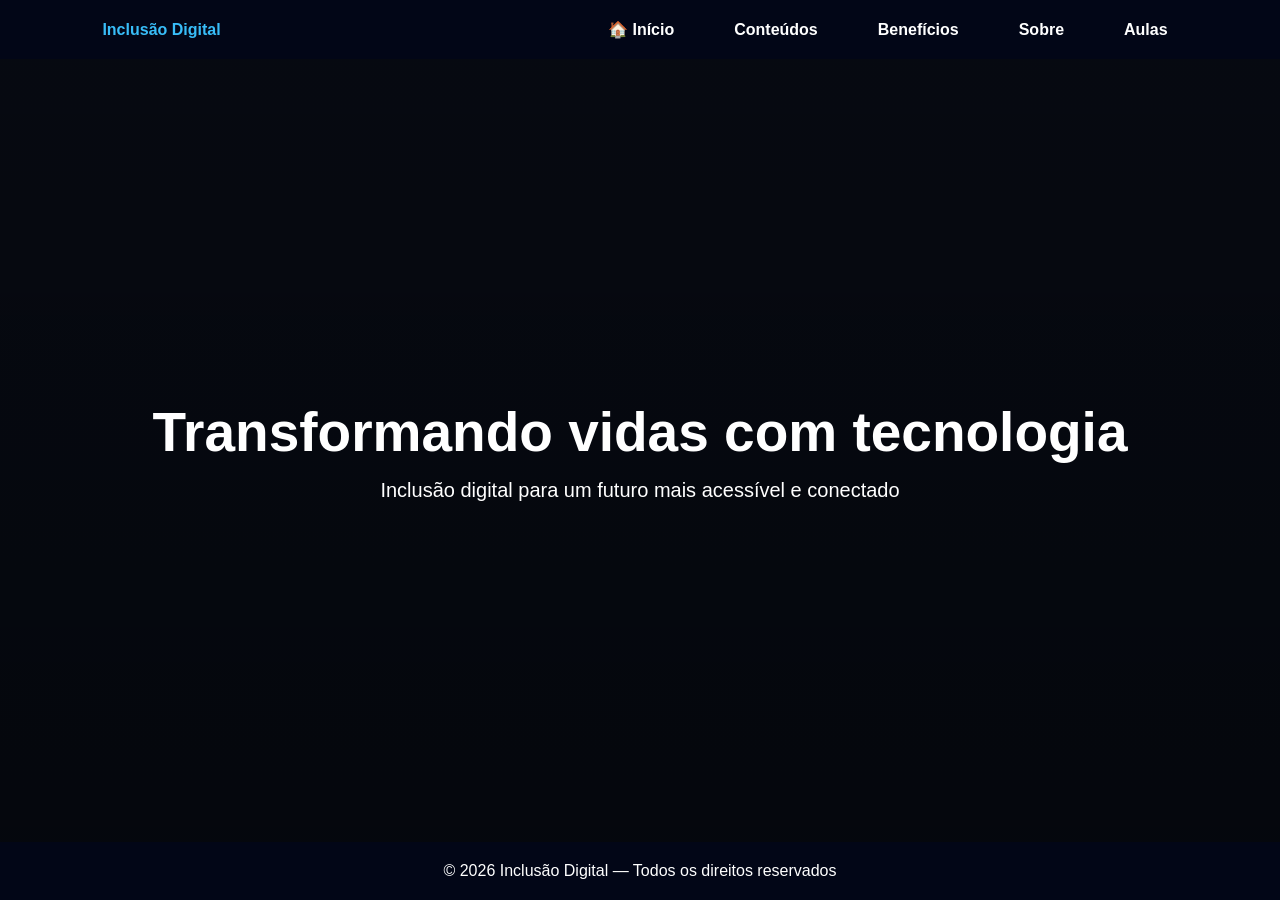
==== index.html @ 1049a960 "Minha parte" ====
<!DOCTYPE html>
<html lang="pt-BR">
<head>
<meta charset="UTF-8">
<meta name="viewport" content="width=device-width, initial-scale=1.0">
<title>Inclusão Digital</title>
<link rel="stylesheet" href="style.css">
</head>

<body>

<nav>
    <div class="logo">Inclusão Digital</div>

    <ul>
        <li><a href="index.html">🏠 Início</a></li>
        <li><a href="conteudos.html">Conteúdos</a></li>
        <li><a href="beneficios.html">Benefícios</a></li>
        <li><a href="sobre.html">Sobre</a></li>
        <li><a href="aulas.html">Aulas</a></li>
    </ul>
</nav>

<header class="hero">

  <div class="hero-content">
    <h1>Transformando vidas com tecnologia</h1>
    <p>Inclusão digital para um futuro mais acessível e conectado</p>
  </div>

</header>

<footer>
  <p>© 2026 Inclusão Digital — Todos os direitos reservados</p>
</footer>

</body>
</html>
---- style.css ----
* {
    margin: 0;
    padding: 0;
    box-sizing: border-box;
    font-family: Arial, sans-serif;
}

html, body {
    height: 100%;
}

body {
    background: #0f172a;
    color: white;
    display: flex;
    flex-direction: column;
    min-height: 100vh;
}

/* NAV */
nav {
    display: flex;
    justify-content: space-between;
    padding: 20px 8%;
    background: #020617;
    align-items: center;
}

.logo {
    color: #38bdf8;
}

nav ul {
    display: flex;
    list-style: none;
}

nav ul li {
    margin-left: 20px;
}

nav ul li a {
    color: white;
    text-decoration: none;
}

nav ul li a:hover {
    color: #38bdf8;
}

/* HERO CORRIGIDO COM IMAGEM */
.hero {
    flex: 1;
    display: flex;
    align-items: center;
    justify-content: center;
    text-align: center;
    background: linear-gradient(
        rgba(0,0,0,0.6),
        rgba(0,0,0,0.7)
    ),
    url('https://images.unsplash.com/photo-1522202176988-66273c2fd55f?q=80&w=1600&auto=format&fit=crop');
    background-size: cover;
    background-position: center;
}

/* TEXTO DO HERO */
.hero-content h1 {
    font-size: 55px;
    margin-bottom: 15px;
}

.hero-content p {
    font-size: 20px;
    max-width: 600px;
    margin: auto;
}

/* SEÇÕES */
.secao {
    padding: 70px 8%;
    text-align: center;
}

.escura {
    background: #111827;
}

/* CARDS */
.cards {
    display: grid;
    grid-template-columns: repeat(auto-fit, minmax(220px, 1fr));
    gap: 20px;
    margin-top: 30px;
}

.card {
    background: #1e293b;
    padding: 20px;
    border-radius: 10px;
}

/* FOOTER FIXO NO FINAL */
footer {
    background: #020617;
    text-align: center;
    padding: 20px;
    margin-top: auto;
}

nav {
    display: flex;
    justify-content: space-between;
    align-items: center;
    padding: 20px 8%;
    background: #020617;
}

/* LOGO À ESQUERDA */
.logo {
    color: #38bdf8;
    font-weight: bold;
}

/* MENU À DIREITA */
nav ul {
    display: flex;              /* FORÇA LADO A LADO */
    flex-direction: row;        /* garante horizontal */
    list-style: none;
    gap: 20px;
    margin-left: auto;          /* joga para direita */
    align-items: center;
}

/* LINKS */
nav ul li {
    display: inline-block;
}

nav ul li a {
    color: white;
    text-decoration: none;
    font-weight: bold;
    padding: 6px 10px;
    border-radius: 6px;
    transition: 0.3s;
}

/* HOVER */
nav ul li a:hover {
    color: #38bdf8;
    background: #1e293b;
}
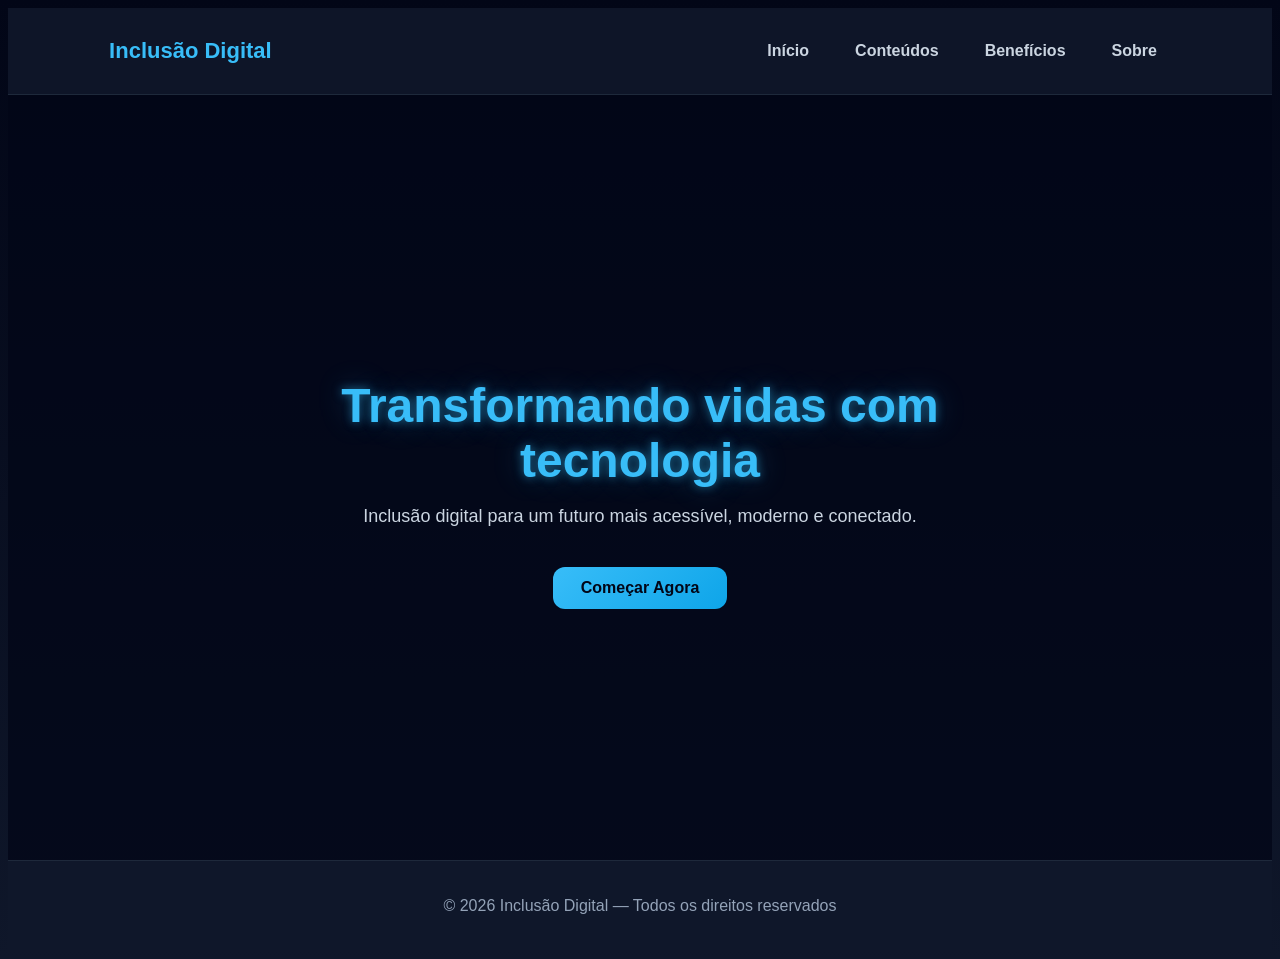
==== commit f0ce2daa: "Modulos feitos" ====
--- a/index.html
+++ b/index.html
@@ -3,35 +3,65 @@
 <head>
 <meta charset="UTF-8">
 <meta name="viewport" content="width=device-width, initial-scale=1.0">
+
 <title>Inclusão Digital</title>
+
 <link rel="stylesheet" href="style.css">
 </head>
 
 <body>
 
+
+
 <nav>
-    <div class="logo">Inclusão Digital</div>
+
+    <div class="logo">
+        Inclusão Digital
+    </div>
 
     <ul>
-        <li><a href="index.html">🏠 Início</a></li>
+        <li><a href="index.html">Início</a></li>
         <li><a href="conteudos.html">Conteúdos</a></li>
         <li><a href="beneficios.html">Benefícios</a></li>
         <li><a href="sobre.html">Sobre</a></li>
-        <li><a href="aulas.html">Aulas</a></li>
+        
     </ul>
+
 </nav>
+
+
 
 <header class="hero">
 
-  <div class="hero-content">
-    <h1>Transformando vidas com tecnologia</h1>
-    <p>Inclusão digital para um futuro mais acessível e conectado</p>
-  </div>
+    <div class="overlay"></div>
+
+    <div class="hero-content">
+
+        <h1>
+            Transformando vidas com tecnologia
+        </h1>
+
+        <p>
+            Inclusão digital para um futuro mais acessível,
+            moderno e conectado.
+        </p>
+
+        <a href="conteudos.html" class="btn">
+            Começar Agora
+        </a>
+
+    </div>
 
 </header>
 
+
+ 
 <footer>
-  <p>© 2026 Inclusão Digital — Todos os direitos reservados</p>
+
+    <p>
+        © 2026 Inclusão Digital — Todos os direitos reservados
+    </p>
+
 </footer>
 
 </body>
--- a/style.css
+++ b/style.css
@@ -1,153 +1,247 @@
-* {
-    margin: 0;
-    padding: 0;
-    box-sizing: border-box;
+
+/* =========================================
+BASE
+========================================= */
+
+body{
     font-family: Arial, sans-serif;
-}
-
-html, body {
-    height: 100%;
-}
-
-body {
-    background: #0f172a;
-    color: white;
+    background: linear-gradient(to bottom, #020617, #0f172a);
+    color: #ffffff;
+
     display: flex;
     flex-direction: column;
     min-height: 100vh;
 }
 
-/* NAV */
-nav {
+/* =========================================
+NAV
+========================================= */
+
+nav{
     display: flex;
     justify-content: space-between;
-    padding: 20px 8%;
-    background: #020617;
     align-items: center;
-}
-
-.logo {
-    color: #38bdf8;
-}
-
-nav ul {
-    display: flex;
+
+    padding: 18px 8%;
+
+    background: rgba(15, 23, 42, 0.95);
+
+    border-bottom: 1px solid #1e293b;
+
+    position: sticky;
+    top: 0;
+    z-index: 1000;
+
+    backdrop-filter: blur(10px);
+}
+
+.logo{
+    color: #38bdf8;
+    font-size: 22px;
+    font-weight: bold;
+}
+
+nav ul{
+    display: flex;
+    gap: 18px;
     list-style: none;
 }
 
-nav ul li {
-    margin-left: 20px;
-}
-
-nav ul li a {
-    color: white;
+nav ul li a{
+    color: #cbd5e1;
     text-decoration: none;
-}
-
-nav ul li a:hover {
-    color: #38bdf8;
-}
-
-/* HERO CORRIGIDO COM IMAGEM */
-.hero {
-    flex: 1;
+    font-weight: bold;
+    padding: 8px 14px;
+    border-radius: 8px;
+    transition: 0.3s;
+}
+
+nav ul li a:hover{
+    background: #1e293b;
+    color: #38bdf8;
+}
+
+/* =========================================
+HERO (LIMPO E PROFISSIONAL)
+========================================= */
+
+.hero{
+    height: 85vh;
+
     display: flex;
     align-items: center;
     justify-content: center;
-    text-align: center;
-    background: linear-gradient(
-        rgba(0,0,0,0.6),
-        rgba(0,0,0,0.7)
-    ),
-    url('https://images.unsplash.com/photo-1522202176988-66273c2fd55f?q=80&w=1600&auto=format&fit=crop');
-    background-size: cover;
-    background-position: center;
-}
-
-/* TEXTO DO HERO */
-.hero-content h1 {
-    font-size: 55px;
+
+    text-align: center;
+
+    background: url("https://images.unsplash.com/photo-1522071820081-009f0129c71c")
+    center/cover no-repeat;
+
+    position: relative;
+}
+
+/* overlay */
+.hero::before{
+    content: "";
+    position: absolute;
+    inset: 0;
+    background: rgba(2, 6, 23, 0.75);
+}
+
+/* conteúdo */
+.hero-content{
+    position: relative;
+    z-index: 2;
+    max-width: 700px;
+}
+
+.hero-content h1{
+    font-size: 48px;
+    color: #38bdf8;
     margin-bottom: 15px;
 }
 
-.hero-content p {
-    font-size: 20px;
-    max-width: 600px;
-    margin: auto;
-}
-
-/* SEÇÕES */
-.secao {
-    padding: 70px 8%;
-    text-align: center;
-}
-
-.escura {
-    background: #111827;
-}
-
-/* CARDS */
-.cards {
+.hero-content p{
+    font-size: 18px;
+    color: #cbd5e1;
+    margin-bottom: 25px;
+}
+
+/* botão */
+.hero .btn{
+    display: inline-block;
+    width: auto;
+    padding: 12px 28px;
+}
+
+/* =========================================
+CARDS
+========================================= */
+
+.cards-modulos,
+.cards-home,
+.beneficios-grid{
     display: grid;
-    grid-template-columns: repeat(auto-fit, minmax(220px, 1fr));
-    gap: 20px;
-    margin-top: 30px;
-}
-
-.card {
-    background: #1e293b;
+    gap: 25px;
+}
+
+/* módulos */
+.cards-modulos{
+    grid-template-columns: repeat(auto-fit, minmax(280px, 1fr));
+}
+
+/* benefícios (2 colunas desktop) */
+.beneficios-grid{
+    grid-template-columns: repeat(2, 1fr);
+}
+
+/* mobile benefícios */
+@media(max-width: 900px){
+    .beneficios-grid{
+        grid-template-columns: 1fr;
+    }
+}
+
+/* =========================================
+CARD PADRÃO
+========================================= */
+
+.card-modulo,
+.home-card,
+.beneficio-card{
+    background: rgba(15, 23, 42, 0.95);
+
+    border: 1px solid #1e293b;
+    border-radius: 18px;
+
+    padding: 30px;
+
+    transition: 0.3s;
+}
+
+.card-modulo:hover,
+.home-card:hover,
+.beneficio-card:hover{
+    transform: translateY(-6px);
+    border-color: #38bdf8;
+    box-shadow: 0 10px 30px rgba(56,189,248,0.15);
+}
+
+/* número módulo */
+.numero-modulo{
+    width: 55px;
+    height: 55px;
+
+    border-radius: 50%;
+    background: #38bdf8;
+    color: #020617;
+
+    display: flex;
+    align-items: center;
+    justify-content: center;
+
+    font-weight: bold;
+    margin-bottom: 15px;
+}
+
+/* =========================================
+BOTÃO
+========================================= */
+
+.btn{
+    display: inline-block;
+    width: 100%;
+
+    padding: 14px;
+
+    margin-top: 15px;
+
+    background: linear-gradient(135deg, #38bdf8, #0ea5e9);
+
+    color: #020617;
+    font-weight: bold;
+
+    text-align: center;
+    text-decoration: none;
+
+    border-radius: 12px;
+
+    transition: 0.3s;
+}
+
+.btn:hover{
+    transform: scale(1.03);
+    box-shadow: 0 8px 20px rgba(56,189,248,0.3);
+}
+
+/* =========================================
+FOOTER
+========================================= */
+
+footer{
+    background: #0f172a;
+    text-align: center;
+
     padding: 20px;
-    border-radius: 10px;
-}
-
-/* FOOTER FIXO NO FINAL */
-footer {
-    background: #020617;
-    text-align: center;
-    padding: 20px;
+
+    border-top: 1px solid #1e293b;
+
+    color: #94a3b8;
+
     margin-top: auto;
 }
 
-nav {
-    display: flex;
-    justify-content: space-between;
-    align-items: center;
-    padding: 20px 8%;
-    background: #020617;
-}
-
-/* LOGO À ESQUERDA */
-.logo {
-    color: #38bdf8;
-    font-weight: bold;
-}
-
-/* MENU À DIREITA */
-nav ul {
-    display: flex;              /* FORÇA LADO A LADO */
-    flex-direction: row;        /* garante horizontal */
-    list-style: none;
-    gap: 20px;
-    margin-left: auto;          /* joga para direita */
-    align-items: center;
-}
-
-/* LINKS */
-nav ul li {
-    display: inline-block;
-}
-
-nav ul li a {
-    color: white;
-    text-decoration: none;
-    font-weight: bold;
-    padding: 6px 10px;
-    border-radius: 6px;
-    transition: 0.3s;
-}
-
-/* HOVER */
-nav ul li a:hover {
-    color: #38bdf8;
-    background: #1e293b;
+/* =========================================
+TÍTULOS COM BRILHO
+========================================= */
+
+h1{
+    text-align: center;
+    font-size: 48px;
+
+    color: #38bdf8;
+
+    text-shadow:
+    0 0 10px rgba(56,189,248,0.5),
+    0 0 30px rgba(56,189,248,0.3);
 }
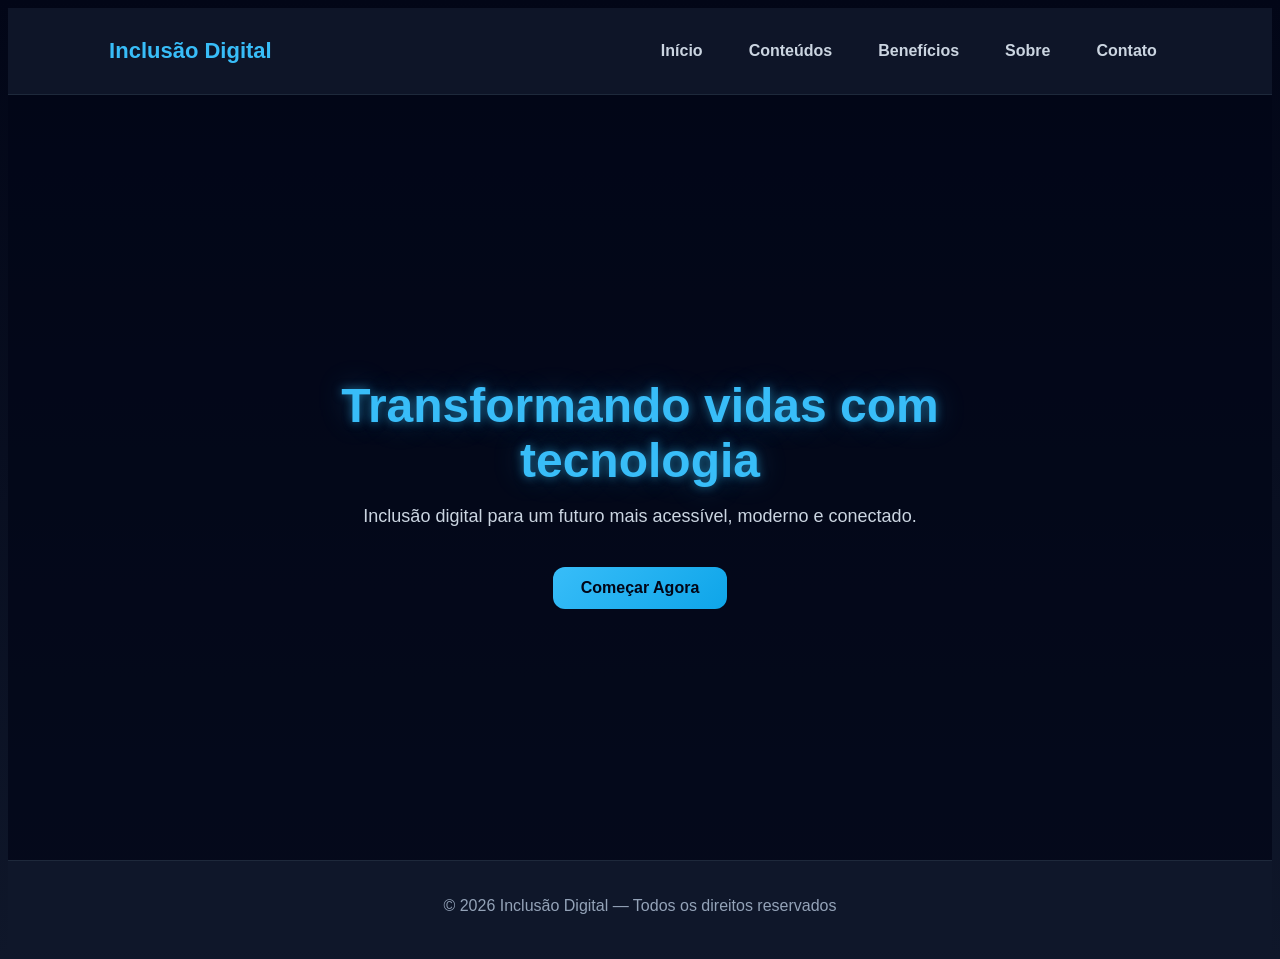
==== commit 1af5a47a: "Felipe parte" ====
--- a/index.html
+++ b/index.html
@@ -24,6 +24,7 @@
         <li><a href="conteudos.html">Conteúdos</a></li>
         <li><a href="beneficios.html">Benefícios</a></li>
         <li><a href="sobre.html">Sobre</a></li>
+        <li><a href="contato.html">Contato</a></li>
         
     </ul>
 
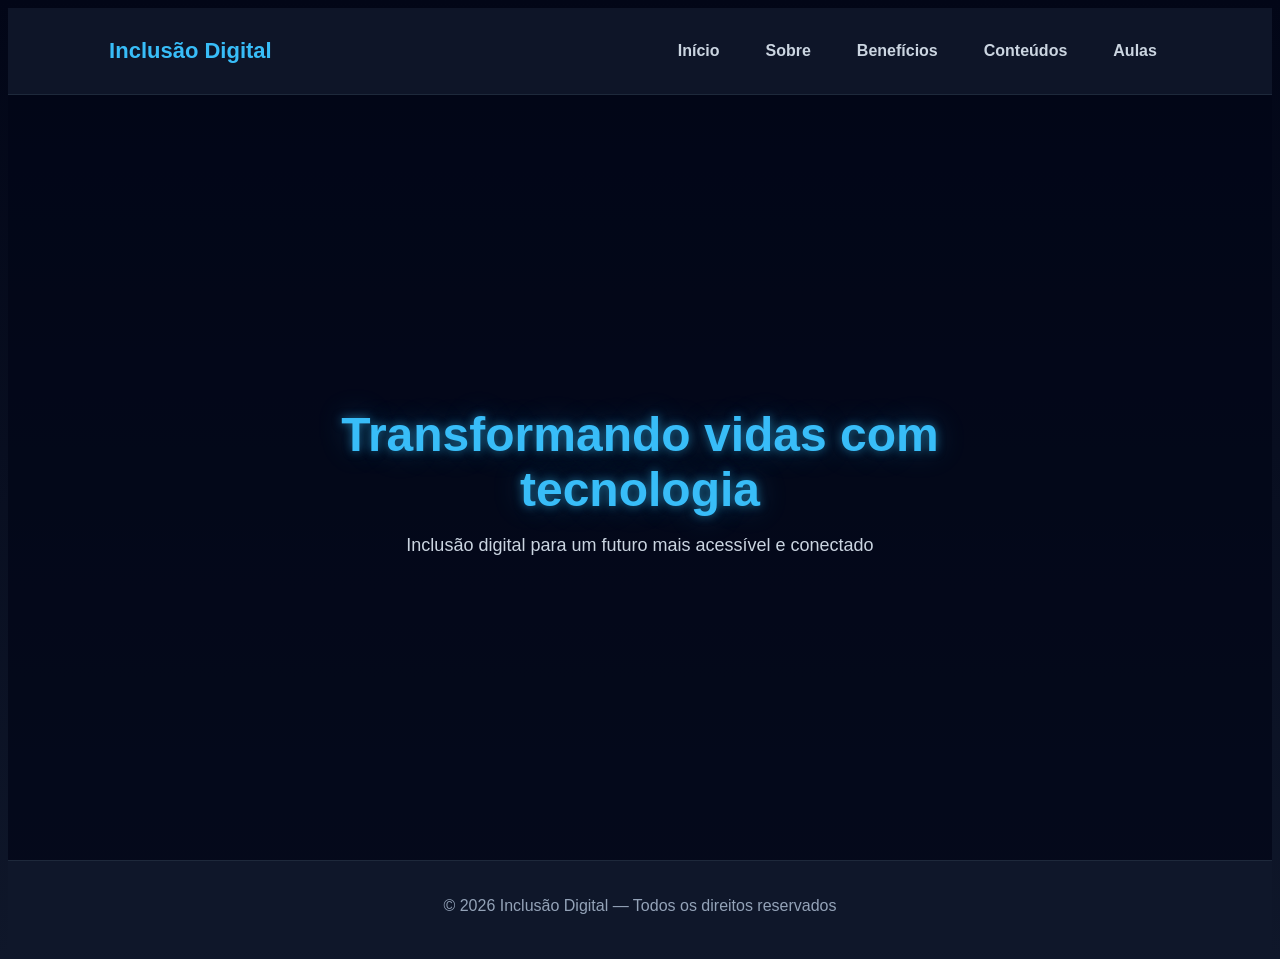
==== commit e279513e: "colocar a logo" ====
--- a/index.html
+++ b/index.html
@@ -3,66 +3,35 @@
 <head>
 <meta charset="UTF-8">
 <meta name="viewport" content="width=device-width, initial-scale=1.0">
-
 <title>Inclusão Digital</title>
-
 <link rel="stylesheet" href="style.css">
 </head>
 
 <body>
 
-
-
 <nav>
-
-    <div class="logo">
-        Inclusão Digital
-    </div>
+    <div class="logo">Inclusão Digital</div>
 
     <ul>
-        <li><a href="index.html">Início</a></li>
-        <li><a href="conteudos.html">Conteúdos</a></li>
+      <li><a href="index.html"> Início</a></li>
+         <li><a href="sobre.html">Sobre</a></li>
         <li><a href="beneficios.html">Benefícios</a></li>
-        <li><a href="sobre.html">Sobre</a></li>
-        <li><a href="contato.html">Contato</a></li>
-        
+         <li><a href="conteudos.html">Conteúdos</a></li>
+        <li><a href="aulas.html">Aulas</a></li>
     </ul>
-
 </nav>
-
-
 
 <header class="hero">
 
-    <div class="overlay"></div>
-
-    <div class="hero-content">
-
-        <h1>
-            Transformando vidas com tecnologia
-        </h1>
-
-        <p>
-            Inclusão digital para um futuro mais acessível,
-            moderno e conectado.
-        </p>
-
-        <a href="conteudos.html" class="btn">
-            Começar Agora
-        </a>
-
-    </div>
+  <div class="hero-content">
+    <h1>Transformando vidas com tecnologia</h1>
+    <p>Inclusão digital para um futuro mais acessível e conectado</p>
+  </div>
 
 </header>
 
-
- 
 <footer>
-
-    <p>
-        © 2026 Inclusão Digital — Todos os direitos reservados
-    </p>
-
+  <p>© 2026 Inclusão Digital — Todos os direitos reservados</p>
 </footer>
 
 </body>
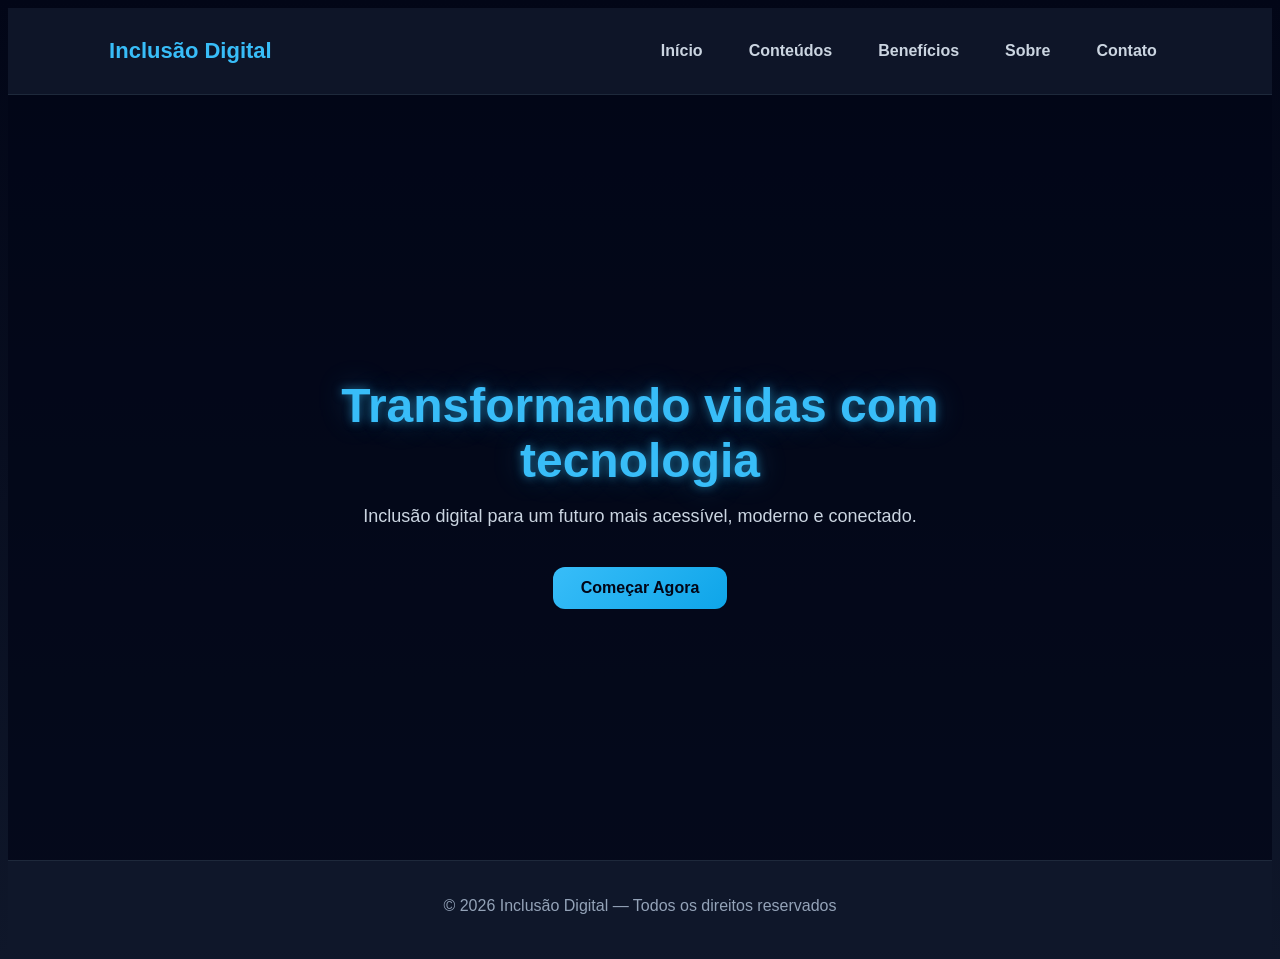
==== commit 9f8ab03c: "Merge branch 'main' of https://github.com/rarikaf/INCLUS-O-DIGITAL-" ====
--- a/index.html
+++ b/index.html
@@ -3,35 +3,66 @@
 <head>
 <meta charset="UTF-8">
 <meta name="viewport" content="width=device-width, initial-scale=1.0">
+
 <title>Inclusão Digital</title>
+
 <link rel="stylesheet" href="style.css">
 </head>
 
 <body>
 
+
+
 <nav>
-    <div class="logo">Inclusão Digital</div>
+
+    <div class="logo">
+        Inclusão Digital
+    </div>
 
     <ul>
-      <li><a href="index.html"> Início</a></li>
-         <li><a href="sobre.html">Sobre</a></li>
+        <li><a href="index.html">Início</a></li>
+        <li><a href="conteudos.html">Conteúdos</a></li>
         <li><a href="beneficios.html">Benefícios</a></li>
-         <li><a href="conteudos.html">Conteúdos</a></li>
-        <li><a href="aulas.html">Aulas</a></li>
+        <li><a href="sobre.html">Sobre</a></li>
+        <li><a href="contato.html">Contato</a></li>
+        
     </ul>
+
 </nav>
+
+
 
 <header class="hero">
 
-  <div class="hero-content">
-    <h1>Transformando vidas com tecnologia</h1>
-    <p>Inclusão digital para um futuro mais acessível e conectado</p>
-  </div>
+    <div class="overlay"></div>
+
+    <div class="hero-content">
+
+        <h1>
+            Transformando vidas com tecnologia
+        </h1>
+
+        <p>
+            Inclusão digital para um futuro mais acessível,
+            moderno e conectado.
+        </p>
+
+        <a href="conteudos.html" class="btn">
+            Começar Agora
+        </a>
+
+    </div>
 
 </header>
 
+
+ 
 <footer>
-  <p>© 2026 Inclusão Digital — Todos os direitos reservados</p>
+
+    <p>
+        © 2026 Inclusão Digital — Todos os direitos reservados
+    </p>
+
 </footer>
 
 </body>
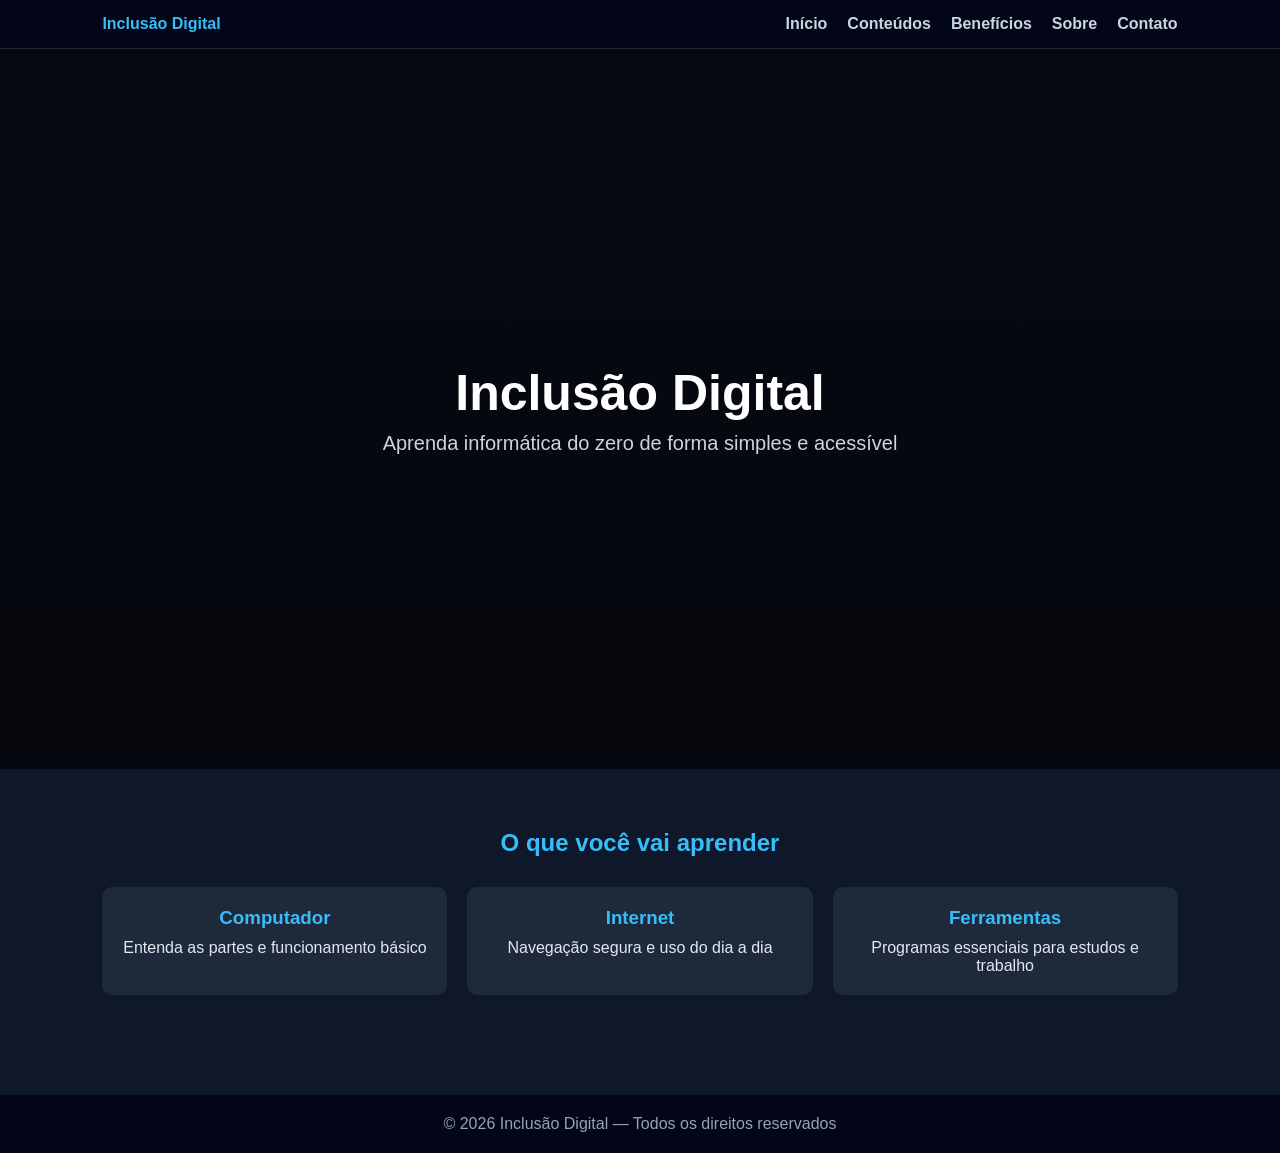
==== commit 6281683f: "mudar fonte e hearder" ====
--- a/index.html
+++ b/index.html
@@ -3,21 +3,14 @@
 <head>
 <meta charset="UTF-8">
 <meta name="viewport" content="width=device-width, initial-scale=1.0">
-
 <title>Inclusão Digital</title>
-
 <link rel="stylesheet" href="style.css">
 </head>
 
 <body>
 
-
-
 <nav>
-
-    <div class="logo">
-        Inclusão Digital
-    </div>
+    <div class="logo">Inclusão Digital</div>
 
     <ul>
         <li><a href="index.html">Início</a></li>
@@ -25,44 +18,43 @@
         <li><a href="beneficios.html">Benefícios</a></li>
         <li><a href="sobre.html">Sobre</a></li>
         <li><a href="contato.html">Contato</a></li>
-        
     </ul>
-
 </nav>
 
-
-
 <header class="hero">
-
-    <div class="overlay"></div>
-
     <div class="hero-content">
-
-        <h1>
-            Transformando vidas com tecnologia
-        </h1>
-
-        <p>
-            Inclusão digital para um futuro mais acessível,
-            moderno e conectado.
-        </p>
-
-        <a href="conteudos.html" class="btn">
-            Começar Agora
-        </a>
-
+        <h1>Inclusão Digital</h1>
+        <p>Aprenda informática do zero de forma simples e acessível</p>
     </div>
-
 </header>
 
+<main class="container">
 
- 
+    <section class="secao">
+        <h2>O que você vai aprender</h2>
+
+        <div class="cards">
+            <div class="card">
+                <h3>Computador</h3>
+                <p>Entenda as partes e funcionamento básico</p>
+            </div>
+
+            <div class="card">
+                <h3>Internet</h3>
+                <p>Navegação segura e uso do dia a dia</p>
+            </div>
+
+            <div class="card">
+                <h3>Ferramentas</h3>
+                <p>Programas essenciais para estudos e trabalho</p>
+            </div>
+        </div>
+    </section>
+
+</main>
+
 <footer>
-
-    <p>
-        © 2026 Inclusão Digital — Todos os direitos reservados
-    </p>
-
+    <p>© 2026 Inclusão Digital — Todos os direitos reservados</p>
 </footer>
 
 </body>
--- a/style.css
+++ b/style.css
@@ -1,247 +1,116 @@
-
-/* =========================================
-BASE
-========================================= */
-
-body{
+* {
+    margin: 0;
+    padding: 0;
+    box-sizing: border-box;
     font-family: Arial, sans-serif;
-    background: linear-gradient(to bottom, #020617, #0f172a);
-    color: #ffffff;
-
-    display: flex;
-    flex-direction: column;
+}
+body {
+    background: #0f172a;
+    color: #e2e8f0;
     min-height: 100vh;
 }
 
-/* =========================================
-NAV
-========================================= */
-
-nav{
+/* NAV */
+nav {
     display: flex;
     justify-content: space-between;
     align-items: center;
-
-    padding: 18px 8%;
-
-    background: rgba(15, 23, 42, 0.95);
-
+    padding: 15px 8%;
+    background: #020617;
     border-bottom: 1px solid #1e293b;
-
-    position: sticky;
-    top: 0;
-    z-index: 1000;
-
-    backdrop-filter: blur(10px);
 }
 
-.logo{
+.logo {
     color: #38bdf8;
-    font-size: 22px;
     font-weight: bold;
 }
 
-nav ul{
+nav ul {
     display: flex;
-    gap: 18px;
     list-style: none;
+    gap: 20px;
 }
 
-nav ul li a{
+nav ul li a {
+    text-decoration: none;
     color: #cbd5e1;
-    text-decoration: none;
     font-weight: bold;
-    padding: 8px 14px;
-    border-radius: 8px;
     transition: 0.3s;
 }
 
-nav ul li a:hover{
-    background: #1e293b;
+nav ul li a:hover {
     color: #38bdf8;
 }
 
-/* =========================================
-HERO (LIMPO E PROFISSIONAL)
-========================================= */
-
-.hero{
-    height: 85vh;
-
+/* HERO */
+.hero {
+    height: 80vh;
     display: flex;
     align-items: center;
     justify-content: center;
-
     text-align: center;
-
-    background: url("https://images.unsplash.com/photo-1522071820081-009f0129c71c")
-    center/cover no-repeat;
-
-    position: relative;
+    background: linear-gradient(
+        rgba(0,0,0,0.6),
+        rgba(0,0,0,0.7)
+    ),
+    url('https://images.unsplash.com/photo-1522202176988-66273c2fd55f?q=80&w=1600&auto=format&fit=crop');
+    background-size: cover;
+    background-position: center;
 }
 
-/* overlay */
-.hero::before{
-    content: "";
-    position: absolute;
-    inset: 0;
-    background: rgba(2, 6, 23, 0.75);
+.hero-content h1 {
+    font-size: 50px;
+    margin-bottom: 10px;
+    color: #ffffff;
 }
 
-/* conteúdo */
-.hero-content{
-    position: relative;
-    z-index: 2;
-    max-width: 700px;
+.hero-content p {
+    font-size: 20px;
+    color: #cbd5e1;
 }
 
-.hero-content h1{
-    font-size: 48px;
-    color: #38bdf8;
-    margin-bottom: 15px;
+/* CONTAINER */
+.container {
+    padding: 60px 8%;
 }
 
-.hero-content p{
-    font-size: 18px;
-    color: #cbd5e1;
-    margin-bottom: 25px;
+/* SEÇÃO */
+.secao {
+    text-align: center;
 }
 
-/* botão */
-.hero .btn{
-    display: inline-block;
-    width: auto;
-    padding: 12px 28px;
+.secao h2 {
+    margin-bottom: 30px;
+    color: #38bdf8;
 }
 
-/* =========================================
-CARDS
-========================================= */
-
-.cards-modulos,
-.cards-home,
-.beneficios-grid{
+/* CARDS */
+.cards {
     display: grid;
-    gap: 25px;
+    grid-template-columns: repeat(auto-fit, minmax(220px, 1fr));
+    gap: 20px;
 }
 
-/* módulos */
-.cards-modulos{
-    grid-template-columns: repeat(auto-fit, minmax(280px, 1fr));
+.card {
+    background: #1e293b;
+    padding: 20px;
+    border-radius: 10px;
 }
 
-/* benefícios (2 colunas desktop) */
-.beneficios-grid{
-    grid-template-columns: repeat(2, 1fr);
+.card h3 {
+    color: #38bdf8;
+    margin-bottom: 10px;
 }
 
-/* mobile benefícios */
-@media(max-width: 900px){
-    .beneficios-grid{
-        grid-template-columns: 1fr;
-    }
+.card p {
+    color: #e2e8f0;
 }
 
-/* =========================================
-CARD PADRÃO
-========================================= */
-
-.card-modulo,
-.home-card,
-.beneficio-card{
-    background: rgba(15, 23, 42, 0.95);
-
-    border: 1px solid #1e293b;
-    border-radius: 18px;
-
-    padding: 30px;
-
-    transition: 0.3s;
-}
-
-.card-modulo:hover,
-.home-card:hover,
-.beneficio-card:hover{
-    transform: translateY(-6px);
-    border-color: #38bdf8;
-    box-shadow: 0 10px 30px rgba(56,189,248,0.15);
-}
-
-/* número módulo */
-.numero-modulo{
-    width: 55px;
-    height: 55px;
-
-    border-radius: 50%;
-    background: #38bdf8;
-    color: #020617;
-
-    display: flex;
-    align-items: center;
-    justify-content: center;
-
-    font-weight: bold;
-    margin-bottom: 15px;
-}
-
-/* =========================================
-BOTÃO
-========================================= */
-
-.btn{
-    display: inline-block;
-    width: 100%;
-
-    padding: 14px;
-
-    margin-top: 15px;
-
-    background: linear-gradient(135deg, #38bdf8, #0ea5e9);
-
-    color: #020617;
-    font-weight: bold;
-
+/* FOOTER */
+footer {
+    background: #020617;
     text-align: center;
-    text-decoration: none;
-
-    border-radius: 12px;
-
-    transition: 0.3s;
-}
-
-.btn:hover{
-    transform: scale(1.03);
-    box-shadow: 0 8px 20px rgba(56,189,248,0.3);
-}
-
-/* =========================================
-FOOTER
-========================================= */
-
-footer{
-    background: #0f172a;
-    text-align: center;
-
     padding: 20px;
-
-    border-top: 1px solid #1e293b;
-
+    margin-top: 40px;
     color: #94a3b8;
-
-    margin-top: auto;
-}
-
-/* =========================================
-TÍTULOS COM BRILHO
-========================================= */
-
-h1{
-    text-align: center;
-    font-size: 48px;
-
-    color: #38bdf8;
-
-    text-shadow:
-    0 0 10px rgba(56,189,248,0.5),
-    0 0 30px rgba(56,189,248,0.3);
 }
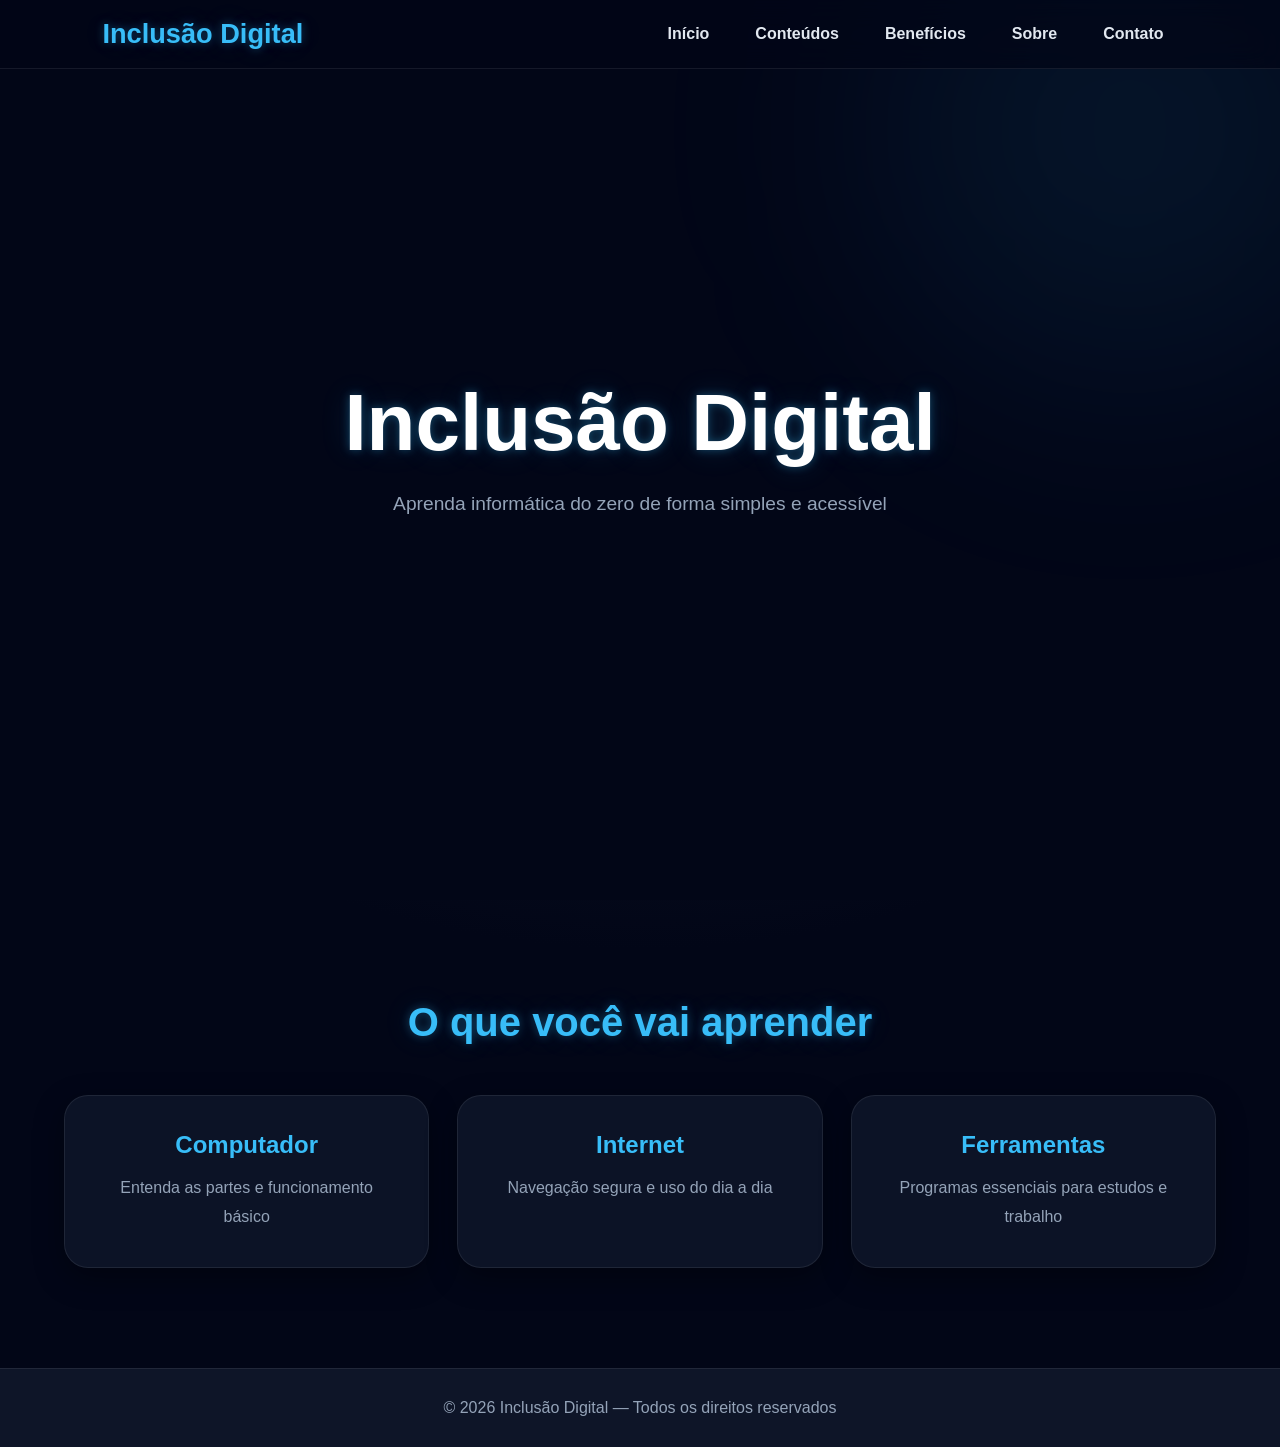
==== commit 4809df05: "correcao de erros, e adicao de testes" ====
--- a/index.html
+++ b/index.html
@@ -4,7 +4,7 @@
 <meta charset="UTF-8">
 <meta name="viewport" content="width=device-width, initial-scale=1.0">
 <title>Inclusão Digital</title>
-<link rel="stylesheet" href="style.css">
+<link rel="stylesheet" href="index.css">
 </head>
 
 <body>
--- a/index.css
+++ b/index.css
@@ -0,0 +1,422 @@
+/* =========================================================
+   INDEX.CSS
+========================================================= */
+
+/* RESET */
+
+*{
+    margin: 0;
+    padding: 0;
+    box-sizing: border-box;
+}
+
+html{
+    scroll-behavior: smooth;
+}
+
+body{
+    font-family: 'Segoe UI', sans-serif;
+
+    background:
+    radial-gradient(circle at top,
+    #1e293b 0%,
+    #020617 60%);
+
+    color: #e2e8f0;
+
+    min-height: 100vh;
+
+    overflow-x: hidden;
+}
+
+/* =========================================================
+   ROOT
+========================================================= */
+
+:root{
+    --bg: #020617;
+    --primary: #38bdf8;
+    --primary-dark: #0ea5e9;
+
+    --text: #e2e8f0;
+    --text-secondary: #94a3b8;
+
+    --card: rgba(15, 23, 42, 0.85);
+
+    --border: rgba(255,255,255,0.08);
+
+    --shadow:
+    0 10px 30px rgba(0,0,0,0.35);
+
+    --shadow-hover:
+    0 20px 40px rgba(0,0,0,0.45);
+
+    --glow:
+    0 0 10px rgba(56,189,248,0.35),
+    0 0 30px rgba(56,189,248,0.15);
+}
+
+/* =========================================================
+   NAVBAR
+========================================================= */
+
+nav{
+    width: 100%;
+
+    position: fixed;
+    top: 0;
+    left: 0;
+
+    z-index: 1000;
+
+    display: flex;
+    justify-content: space-between;
+    align-items: center;
+
+    padding: 18px 8%;
+
+    background: rgba(2,6,23,0.75);
+
+    backdrop-filter: blur(14px);
+
+    border-bottom: 1px solid var(--border);
+}
+
+.logo{
+    font-size: 1.7rem;
+    font-weight: 800;
+
+    color: var(--primary);
+
+    text-shadow: var(--glow);
+}
+
+nav ul{
+    display: flex;
+    gap: 18px;
+
+    list-style: none;
+}
+
+nav ul li a{
+    position: relative;
+
+    text-decoration: none;
+
+    color: var(--text);
+
+    font-weight: 600;
+
+    padding: 10px 14px;
+
+    border-radius: 10px;
+
+    transition: 0.3s ease;
+}
+
+nav ul li a::after{
+    content: "";
+
+    position: absolute;
+
+    left: 14px;
+    bottom: 6px;
+
+    width: 0%;
+    height: 2px;
+
+    background: var(--primary);
+
+    transition: 0.3s ease;
+}
+
+nav ul li a:hover{
+    color: var(--primary);
+
+    background: rgba(255,255,255,0.05);
+}
+
+nav ul li a:hover::after{
+    width: calc(100% - 28px);
+}
+
+/* =========================================================
+   HERO
+========================================================= */
+
+.hero{
+    height: 100vh;
+    min-height: 650px;
+
+    display: flex;
+    align-items: center;
+    justify-content: center;
+
+    text-align: center;
+
+    position: relative;
+    overflow: hidden;
+
+    background:
+    linear-gradient(
+        rgba(2,6,23,0.78),
+        rgba(2,6,23,0.92)
+    ),
+    url("https://images.unsplash.com/photo-1522202176988-66273c2fd55f?q=80&w=1400&auto=format&fit=crop");
+
+    background-size: 75%;
+    background-position: center;
+    background-repeat: no-repeat;
+
+    background-color: #020617;
+}
+
+/* brilho decorativo */
+
+.hero::before{
+    content: "";
+
+    position: absolute;
+
+    width: 500px;
+    height: 500px;
+
+    background: rgba(56,189,248,0.08);
+
+    filter: blur(120px);
+
+    top: -120px;
+    right: -100px;
+
+    border-radius: 50%;
+}
+
+.hero-content{
+    position: relative;
+    z-index: 2;
+
+    max-width: 850px;
+
+    padding: 20px;
+
+    animation: fadeUp 1s ease;
+}
+
+.hero-content h1{
+    font-size: clamp(3rem, 7vw, 5rem);
+
+    margin-bottom: 20px;
+
+    color: white;
+
+    line-height: 1.1;
+
+    text-shadow: var(--glow);
+}
+
+.hero-content p{
+    font-size: 1.2rem;
+
+    color: var(--text-secondary);
+
+    line-height: 1.8;
+}
+
+/* =========================================================
+   CONTAINER
+========================================================= */
+
+.container{
+    width: 90%;
+    max-width: 1200px;
+
+    margin: auto;
+
+    padding: 100px 0;
+}
+
+/* =========================================================
+   SECTION
+========================================================= */
+
+.secao{
+    text-align: center;
+}
+
+.secao h2{
+    font-size: 2.5rem;
+
+    color: var(--primary);
+
+    margin-bottom: 15px;
+
+    text-shadow: var(--glow);
+}
+
+.secao p{
+    color: var(--text-secondary);
+
+    line-height: 1.8;
+}
+
+/* =========================================================
+   CARDS
+========================================================= */
+
+.cards{
+    margin-top: 50px;
+
+    display: grid;
+
+    grid-template-columns:
+    repeat(auto-fit, minmax(280px, 1fr));
+
+    gap: 28px;
+}
+
+.card{
+    position: relative;
+
+    background: var(--card);
+
+    border: 1px solid var(--border);
+
+    border-radius: 24px;
+
+    padding: 35px;
+
+    overflow: hidden;
+
+    backdrop-filter: blur(10px);
+
+    transition: 0.35s ease;
+
+    box-shadow: var(--shadow);
+}
+
+.card::before{
+    content: "";
+
+    position: absolute;
+    inset: 0;
+
+    background:
+    linear-gradient(
+        135deg,
+        rgba(56,189,248,0.08),
+        transparent 45%
+    );
+
+    opacity: 0;
+
+    transition: 0.35s ease;
+}
+
+.card:hover{
+    transform: translateY(-10px);
+
+    border-color: rgba(56,189,248,0.4);
+
+    box-shadow: var(--shadow-hover);
+}
+
+.card:hover::before{
+    opacity: 1;
+}
+
+.card h3{
+    color: var(--primary);
+
+    font-size: 1.5rem;
+
+    margin-bottom: 15px;
+}
+
+.card p{
+    color: var(--text-secondary);
+
+    line-height: 1.8;
+}
+
+/* =========================================================
+   FOOTER
+========================================================= */
+
+footer{
+    background: rgba(15,23,42,0.95);
+
+    border-top: 1px solid var(--border);
+
+    text-align: center;
+
+    padding: 30px;
+
+    color: var(--text-secondary);
+}
+
+/* =========================================================
+   ANIMATION
+========================================================= */
+
+@keyframes fadeUp{
+    from{
+        opacity: 0;
+        transform: translateY(40px);
+    }
+
+    to{
+        opacity: 1;
+        transform: translateY(0);
+    }
+}
+
+/* =========================================================
+   RESPONSIVO
+========================================================= */
+
+@media(max-width: 992px){
+
+    .hero{
+        background-size: 100%;
+    }
+}
+
+@media(max-width: 768px){
+
+    nav{
+        flex-direction: column;
+        gap: 15px;
+
+        padding: 16px 5%;
+    }
+
+    nav ul{
+        flex-wrap: wrap;
+        justify-content: center;
+    }
+
+    .hero{
+        min-height: 100vh;
+
+        padding: 120px 20px;
+
+        background-size: 140%;
+        background-attachment: scroll;
+    }
+
+    .hero-content h1{
+        font-size: 3rem;
+    }
+
+    .hero-content p{
+        font-size: 1rem;
+    }
+
+    .secao h2{
+        font-size: 2rem;
+    }
+
+    .card{
+        padding: 28px;
+    }
+}
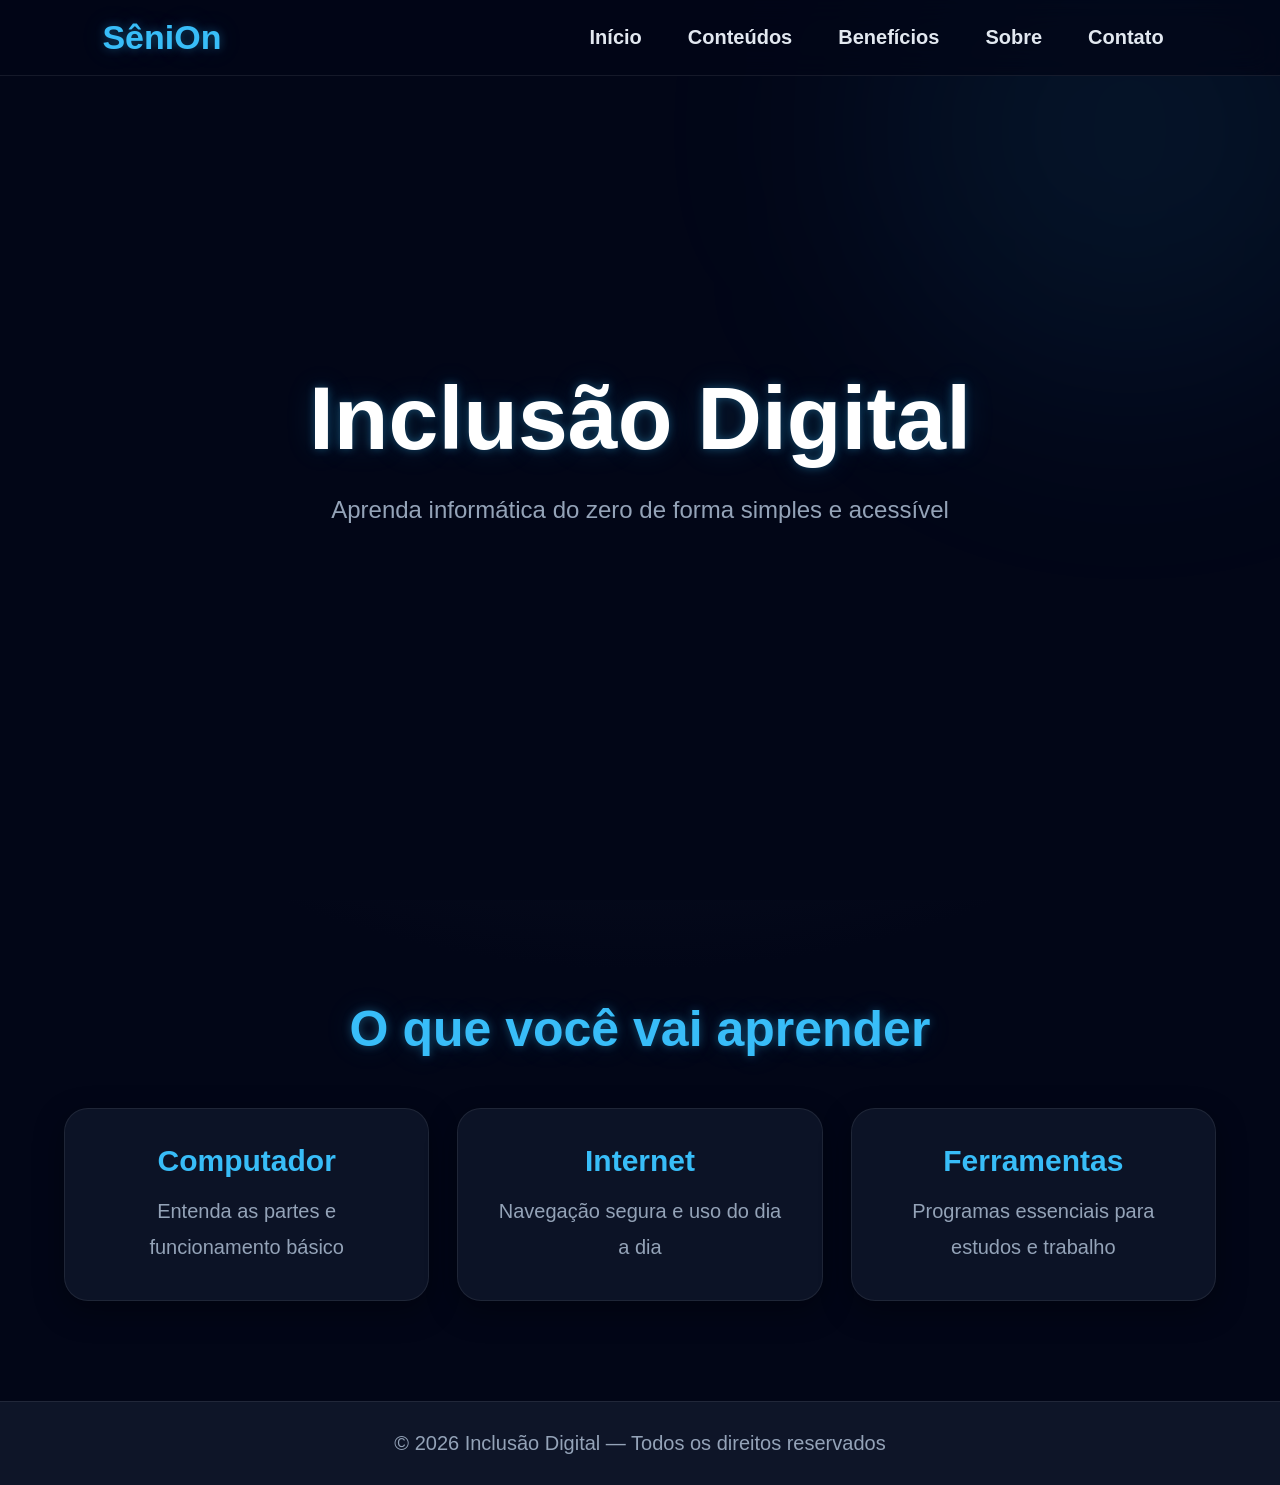
==== commit 87bab2c3: "Mudança nav" ====
--- a/index.html
+++ b/index.html
@@ -10,7 +10,7 @@
 <body>
 
 <nav>
-    <div class="logo">Inclusão Digital</div>
+    <div class="logo">SêniOn</div>
 
     <ul>
         <li><a href="index.html">Início</a></li>
--- a/index.css
+++ b/index.css
@@ -419,4 +419,9 @@
     .card{
         padding: 28px;
     }
+
+}
+
+html{
+    font-size: 125%;
 }
